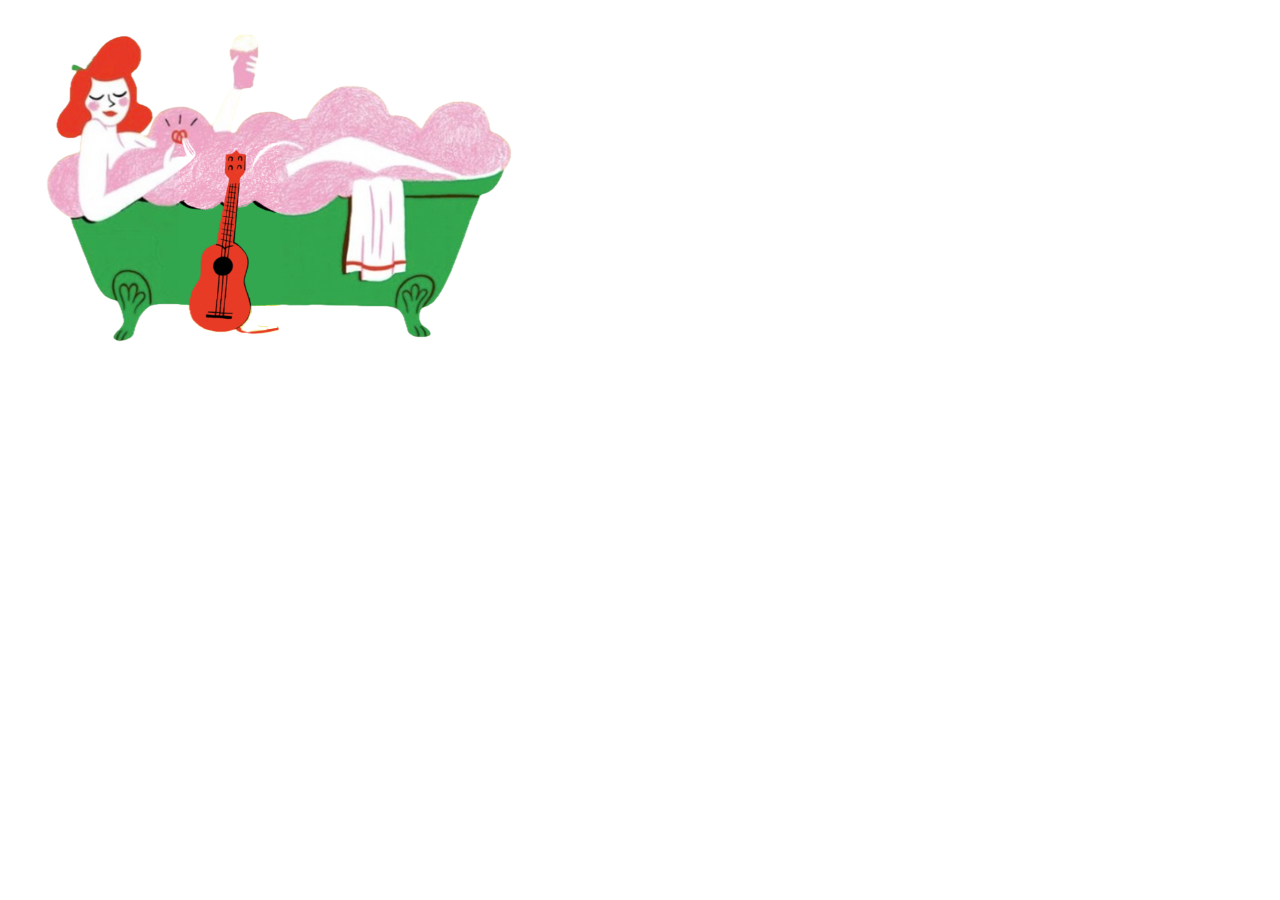
==== index.html @ aa477b52 "initialisation project" ====
<!DOCTYPE html>
<html lang="en">
<head>
    <meta charset="UTF-8">
    <meta name="viewport" content="width=device-width, initial-scale=1.0">
    <link rel="stylesheet" href="./style.css">
    <title>Les Savons d'Héléne</title>
</head>
<body>
    <img src="./assets/Avec_la_guitare.webp" alt="Avec la guitare">
</body>
</html>
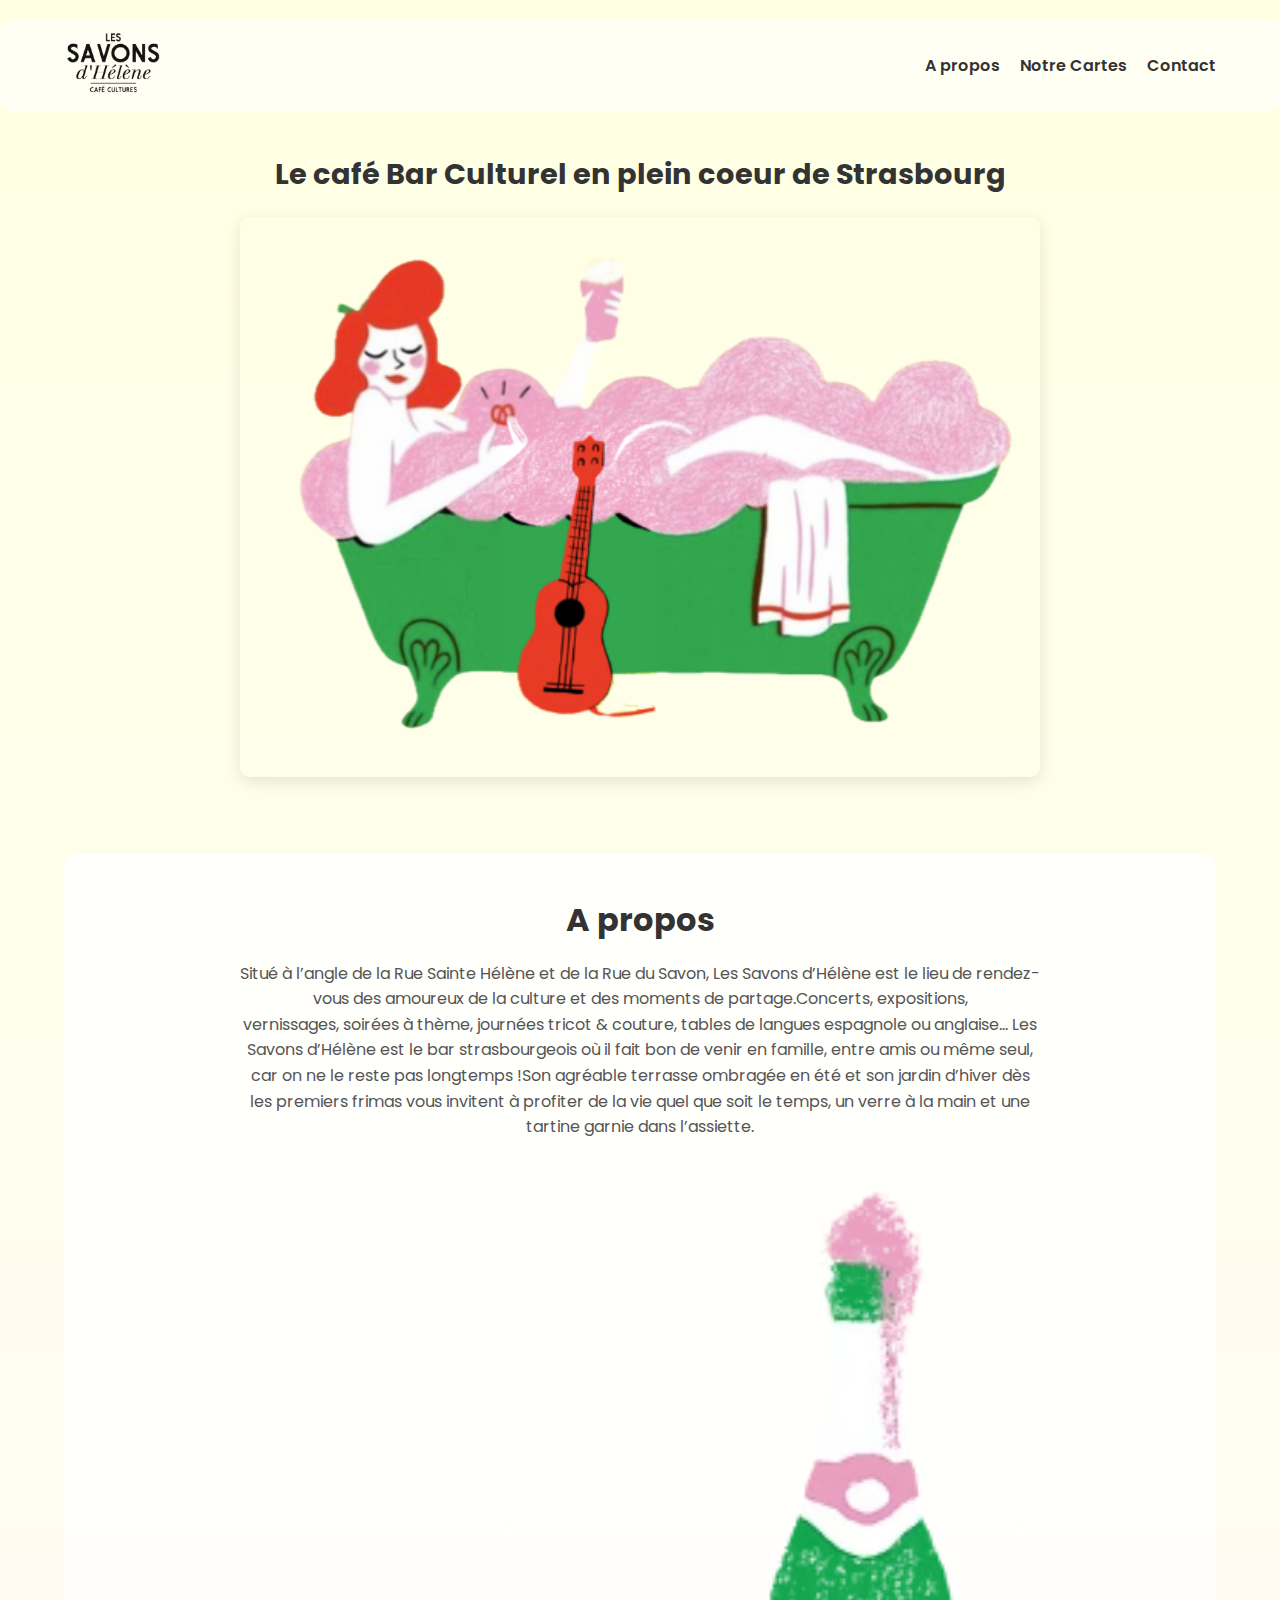
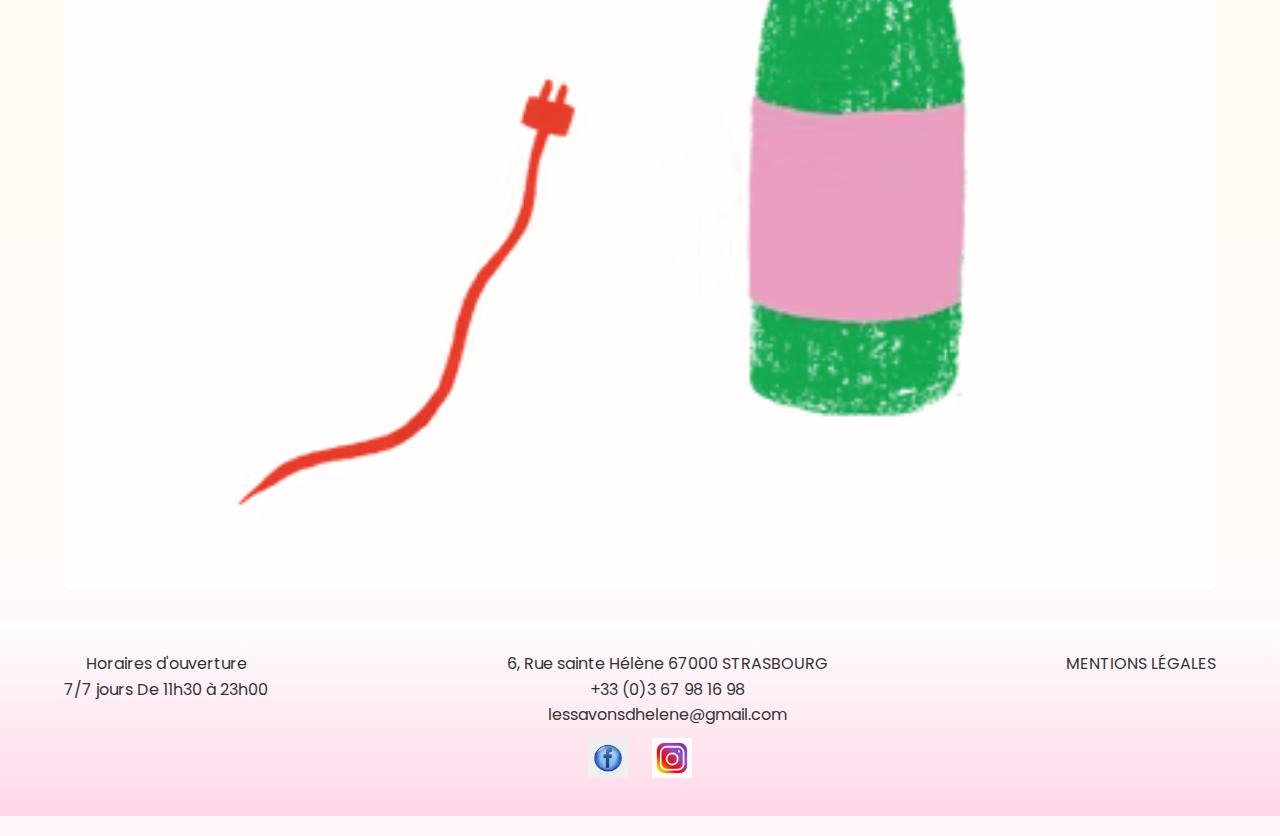
==== commit 6a6334dd: "create pages" ====
--- a/index.html
+++ b/index.html
@@ -1,12 +1,80 @@
 <!DOCTYPE html>
-<html lang="en">
+<html lang="fr">
+
 <head>
     <meta charset="UTF-8">
     <meta name="viewport" content="width=device-width, initial-scale=1.0">
     <link rel="stylesheet" href="./style.css">
     <title>Les Savons d'Héléne</title>
 </head>
+
 <body>
-    <img src="./assets/Avec_la_guitare.webp" alt="Avec la guitare">
+    <header>
+        <section>
+            <!--Section Navbar-->
+            <div class="navbar">
+                <div class="logo">
+                    <img src="./assets/logo.avif" alt="Logo">
+                </div>
+                <div class="nav-links">
+                    <li class="nav-link">
+                        <a class="nav-link" target="_blank" aria-current="page" href="./index3.html">A propos</a>
+                    </li>
+                    <!--lien pdf carte du resto-->
+                    <li class="nav-link">
+                        <a class="nav-link" target="_blank" href="https://www.lessavonsdhelene.fr/_files/ugd/534c3c_0da5f2466e1548f3a31e5fc3ce158362.pdf">Notre Cartes</a>
+                    </li>
+                    <li class="nav-link">
+                        <a class="nav-link" target="_blank" aria-current="page" href="./index2.html">Contact</a>
+                    </li>
+                </div>
+            </div>
+            <!--image en background-->
+            <div class="background">
+                <h2>Le café Bar Culturel en plein coeur de Strasbourg</h2>
+                <img src="./assets/Avec_la_guitare.webp" alt="Guitare">
+            </div>
+        </section>
+        <section>
+            <!--partie A propos-->
+            <div class="A propos">
+                <h2>A propos</h2>
+                <p>Situé à l’angle de la Rue Sainte Hélène et de la Rue du Savon, Les Savons d’Hélène est le lieu
+                    de rendez-vous des amoureux de la culture et des moments de partage.
+                    ​
+                    Concerts, expositions, vernissages, soirées à thème, journées tricot & couture, tables de langues
+                    espagnole ou anglaise…
+                    Les Savons d’Hélène est le bar strasbourgeois où il fait bon de venir en famille, entre amis ou même
+                    seul, car on ne le reste pas longtemps !
+                    ​
+                    Son agréable terrasse ombragée en été et son jardin d’hiver dès les premiers frimas vous invitent à
+                    profiter de la vie quel que soit le temps, un verre à la main et une tartine garnie dans l’assiette.
+                </p>
+                <img src="./assets/Câble électrique.avif" alt="Câble électrique">
+                <img src="./assets/Champagne.avif" alt="Champagne">
+            </div>
+        </section>
+        <!--Footer-->
+        <footer>
+            <div class="col-mb-6">
+                <div class="row flex">
+                    <p>Horaires d'ouverture<br>
+                        7/7 jours
+                        De 11h30 à 23h00</p>
+                    <p>6, Rue sainte Hélène
+                        67000 STRASBOURG<br>
+                        +33 (0)3 67 98 16 98<br>
+                        lessavonsdhelene@gmail.com</p>
+                    <p>MENTIONS LÉGALES</p>
+                </div>
+                <!--logo resaux sociaux-->
+                <div class="Footer-logo">
+                    <img src="./assets/fb.jpg" alt="Facebook">
+                    <img src="./assets/insta.jpg" alt="instagram">
+                </div>
+            </div>
+        </footer>
+    </header>
 </body>
+
 </html>--- a/style.css
+++ b/style.css
@@ -0,0 +1,176 @@
+/* Importation de la police */
+@import url('https://fonts.googleapis.com/css2?family=Poppins:wght@300;400;600&display=swap');
+
+* {
+    margin: 0;
+    padding: 0;
+    box-sizing: border-box;
+}
+
+body {
+    font-family: 'Poppins', sans-serif;
+    line-height: 1.6;
+    background: linear-gradient(to bottom, #FFFFE3, #FFD7EA);
+}
+
+/* HEADER */
+header {
+    background: linear-gradient(to bottom, #FFFFE3, rgba(255, 255, 255, 0.8));
+    padding: 20px 0;
+}
+
+/* NAVBAR */
+.navbar {
+    display: flex;
+    justify-content: space-between;
+    align-items: center;
+    padding: 10px 5%;
+    background: rgba(255, 255, 255, 0.6);
+    border-radius: 10px;
+}
+
+.logo img {
+    width: 100px; /* Taille du logo adaptable */
+}
+
+.nav-links {
+    list-style: none;
+    display: flex;
+    gap: 20px;
+}
+
+.nav-link a {
+    text-decoration: none;
+    color: #333;
+    font-weight: 600;
+    transition: color 0.3s ease-in-out;
+}
+
+.nav-link a:hover {
+    color: #ff7b9c;
+}
+
+/* IMAGE D'ACCUEIL */
+.background {
+    text-align: center;
+    padding: 40px 5%;
+}
+
+.background h2 {
+    font-size: 1.8rem;
+    color: #333;
+    font-weight: bold;
+}
+
+.background img {
+    width: 100%;
+    max-width: 800px;
+    margin-top: 20px;
+    border-radius: 10px;
+    box-shadow: 0 5px 15px rgba(0, 0, 0, 0.1);
+}
+
+/* SECTION A PROPOS */
+.A.propos {
+    padding: 40px 5%;
+    text-align: center;
+    background: rgba(255, 255, 255, 0.8);
+    border-radius: 10px;
+    margin: 30px auto;
+    width: 90%;
+    max-width: 1200px;
+}
+
+.A.propos h2 {
+    font-size: 2rem;
+    color: #333;
+    margin-bottom: 15px;
+}
+
+.A.propos p {
+    font-size: 1rem;
+    color: #555;
+    max-width: 800px;
+    margin: 0 auto;
+}
+
+.A.propos img {
+    width: 48%;
+    max-width: 400px;
+    margin: 15px;
+    border-radius: 10px;
+}
+
+/* FOOTER */
+footer {
+    background: linear-gradient(to top, #FFD7EA, rgba(255, 255, 255, 0.8));
+    padding: 30px 5%;
+    text-align: center;
+}
+
+footer .row {
+    display: flex;
+    flex-wrap: wrap;
+    justify-content: space-between;
+    gap: 20px;
+    max-width: 1200px;
+    margin: 0 auto;
+}
+
+footer p {
+    font-size: 1rem;
+    color: #333;
+}
+
+.Footer-logo {
+    margin-top: 10px;
+}
+
+.Footer-logo img {
+    width: 40px;
+    margin: 0 10px;
+    transition: transform 0.3s ease-in-out;
+}
+
+.Footer-logo img:hover {
+    transform: scale(1.1);
+}
+
+/* RESPONSIVE DESIGN */
+
+/* TABLETTE */
+@media (max-width: 768px) {
+    .navbar {
+        flex-direction: column;
+        text-align: center;
+    }
+
+    .nav-links {
+        flex-direction: column;
+        gap: 10px;
+    }
+
+    .A.propos img {
+        width: 90%;
+    }
+
+    .row {
+        flex-direction: column;
+        align-items: center;
+    }
+}
+
+/* MOBILE */
+@media (max-width: 480px) {
+    .background h2 {
+        font-size: 1.5rem;
+    }
+
+    .A.propos h2 {
+        font-size: 1.6rem;
+    }
+
+    .Footer-logo img {
+        width: 30px;
+    }
+}
